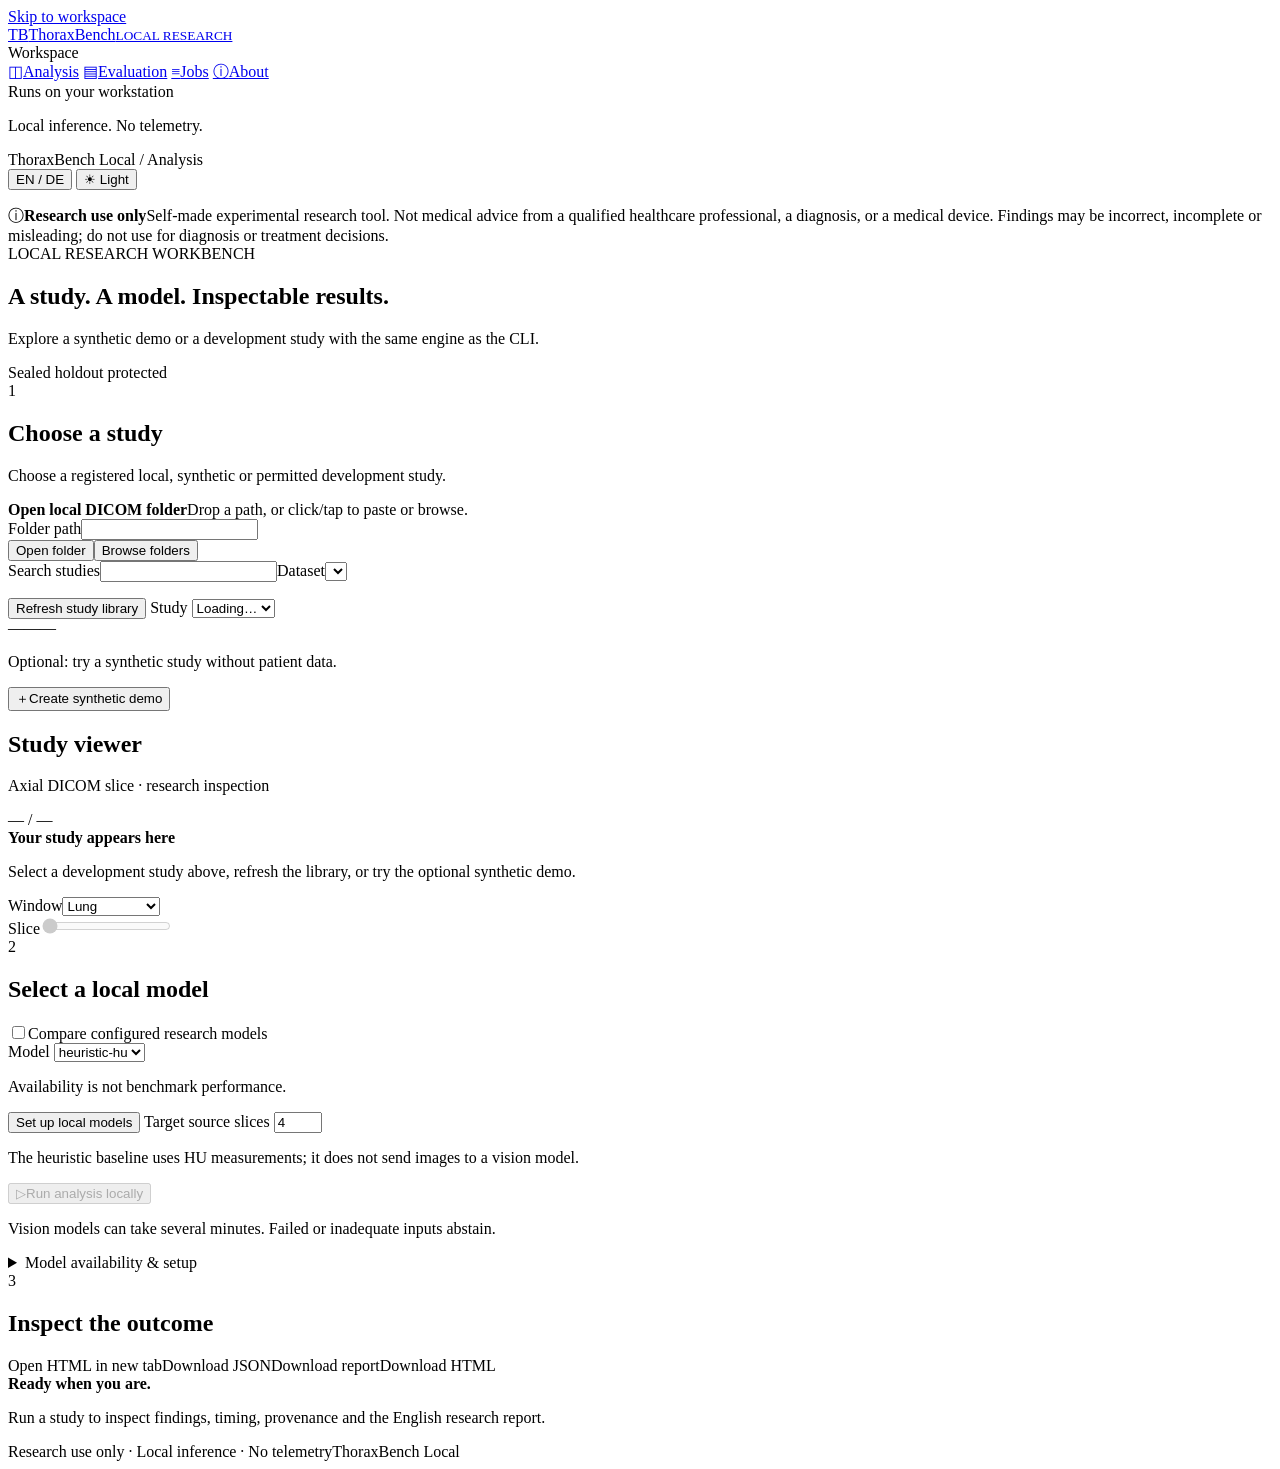
==== src/thoraxbench/api/templates/index.html @ cff030d1 "feat(ui): open local DICOM folders with guarded previews and diagnostics Version: 0.5.0" ====
<!doctype html>
<!-- SPDX-License-Identifier: GPL-3.0-or-later -->
<!-- Copyright (C) 2026 Marcel Petrick <mail@marcelpetrick.it> -->
<html lang="en" data-theme="light">
<head>
  <meta charset="utf-8">
  <meta name="viewport" content="width=device-width,initial-scale=1">
  <meta name="color-scheme" content="light dark">
  <title>ThoraxBench Local · Research workbench</title>
  <link rel="stylesheet" href="/static/app.css">
  <script src="/static/app.js" defer></script>
</head>
<body>
  <a href="#main" class="skip-link" data-tip="skipTip" data-i18n="skip">Skip to workspace</a>
  <aside class="sidebar">
    <a class="brand" href="/" data-tip="brandTip"><span class="brand-mark" aria-hidden="true">TB</span><span>ThoraxBench<small data-i18n="brandLocal">LOCAL RESEARCH</small></span></a>
    <div class="nav-caption" data-i18n="workspace">Workspace</div>
    <nav aria-label="Main navigation" data-aria="navigation">
      <a href="/" id="nav-analysis" class="nav-item active" data-tip="analysisTip"><span aria-hidden="true">◫</span><span data-i18n="analysis">Analysis</span></a>
      <a href="/evaluation" id="nav-evaluation" class="nav-item" data-tip="evaluationTip"><span aria-hidden="true">▤</span><span data-i18n="evaluation">Evaluation</span></a>
      <a href="/jobs" id="nav-jobs" class="nav-item" data-tip="jobsTip"><span aria-hidden="true">≡</span><span data-i18n="jobs">Jobs</span><span id="nav-jobs-count" class="nav-count" hidden></span></a>
      <a href="/about" id="nav-about" class="nav-item" data-tip="aboutTip"><span aria-hidden="true">ⓘ</span><span data-i18n="about">About</span></a>
    </nav>
    <div class="sidebar-bottom"><span class="local-dot" aria-hidden="true"></span><span tabindex="0" data-tip="localTip" data-i18n="local">Runs on your workstation</span><p data-i18n="privacy">Local inference. No telemetry.</p></div>
  </aside>
  <div class="app-shell">
    <header class="topbar"><div class="breadcrumb">ThoraxBench Local <span>/</span> <span id="page-crumb" data-i18n="analysis">Analysis</span></div><div class="preferences">
      <button id="language-toggle" class="preference" type="button" aria-pressed="false" data-tip="languageTip" data-aria="languageAria">EN <span aria-hidden="true">/ DE</span></button>
      <button id="theme-toggle" class="preference" type="button" aria-pressed="false" data-tip="themeTip" data-aria="themeAria"><span aria-hidden="true">☀</span> <span data-i18n="light">Light</span></button>
    </div></header>
    <div id="job-region" class="job-region">
      <div id="job-bar" class="job-bar" hidden><p id="job-indicator" class="job-indicator" tabindex="0" data-tip="jobIndicatorTip"><span class="job-pulse" aria-hidden="true"></span><span id="job-indicator-text"></span> <span id="job-indicator-elapsed" class="job-clock" role="timer" aria-live="off">—</span></p><a id="job-queue-link" href="/jobs" class="button secondary job-queue" data-tip="jobQueueTip">0 queued</a></div>
      <div id="job-notice" class="notice job-notice" tabindex="0" data-tip="jobNoticeTip" hidden><span id="job-notice-text"></span><a id="job-notice-link" href="/" data-tip="jobOpenTip" data-i18n="jobOpen">Open result</a><button id="job-notice-debug" type="button" class="button secondary" data-tip="debugDetailsTip" data-i18n="debugDetails" hidden>Details / Debug</button><button id="job-notice-dismiss" type="button" class="button secondary" data-tip="jobNoticeDismissTip" data-i18n="jobNoticeDismiss">Dismiss</button></div>
      <p id="job-announcer" class="visually-hidden" role="status" aria-live="polite"></p>
    </div>
    <div class="research-banner"><span aria-hidden="true">ⓘ</span><strong data-i18n="research">Research use only</strong><span data-i18n="disclaimer">Self-made experimental research tool. Not medical advice from a qualified healthcare professional, a diagnosis, or a medical device. Findings may be incorrect, incomplete or misleading; do not use for diagnosis or treatment decisions.</span></div>
    <main id="main" tabindex="-1">
      <section id="analysis-page">
        <div class="page-heading"><div><div class="eyebrow" data-i18n="eyebrow">LOCAL RESEARCH WORKBENCH</div><h1 data-i18n="heading">A study. A model. Inspectable results.</h1><p data-i18n="intro">Explore a synthetic demo or a development study with the same engine as the CLI.</p></div><span class="badge" tabindex="0" data-tip="holdoutTip" data-i18n="holdout">Sealed holdout protected</span></div>
        <div id="notice" class="notice" role="status" tabindex="0" data-tip="noticeTip" aria-live="polite" hidden></div>
        <div class="workspace-grid">
          <section id="study-panel" class="panel setup-panel" aria-labelledby="input-heading">
            <div class="section-heading"><span class="step-number">1</span><h2 id="input-heading" data-i18n="inputHeading">Choose a study</h2></div>
            <p class="muted" data-i18n="inputIntro">Choose a registered local, synthetic or permitted development study.</p>
            <div class="local-folder-controls">
              <div id="folder-dropzone" class="folder-dropzone" role="button" tabindex="0" data-tip="folderDropTip"><strong data-i18n="folderHeading">Open local DICOM folder</strong><span data-i18n="folderDropNote">Drop a path, or click/tap to paste or browse.</span></div>
              <form id="local-folder-form"><label for="local-folder-path" tabindex="0" data-tip="folderPathTip" data-i18n="folderPath">Folder path</label><input id="local-folder-path" type="text" autocomplete="off" spellcheck="false" data-tip="folderPathTip"><div class="folder-actions"><button id="open-local-folder" class="button secondary" type="submit" data-tip="folderOpenTip" data-i18n="folderOpen">Open folder</button><button id="browse-local-folders" class="button secondary" type="button" data-tip="folderBrowseTip" data-i18n="folderBrowse">Browse folders</button></div></form>
              <p id="local-folder-notice" class="muted small" role="status" aria-live="polite" hidden></p><button id="local-folder-debug" type="button" class="button secondary" data-tip="debugDetailsTip" data-i18n="debugDetails" hidden>Details / Debug</button><p id="local-folder-warnings" class="notice warning small" tabindex="0" data-tip="folderWarningTip" role="status" hidden></p><p id="local-folder-discovery" class="muted small" tabindex="0" data-tip="folderDiscoveryTip" hidden></p>
            </div>
            <div class="library-controls"><label for="study-search" tabindex="0" data-tip="studySearchTip" data-i18n="studySearch">Search studies</label><input id="study-search" type="search" data-tip="studySearchTip" autocomplete="off"><label for="dataset-filter" tabindex="0" data-tip="datasetFilterTip" data-i18n="datasetFilter">Dataset</label><select id="dataset-filter" data-tip="datasetFilterTip"></select></div>
            <p id="library-counts" class="muted" tabindex="0" data-tip="libraryTip" role="status"></p><div id="library-status" class="library-status"></div><button id="refresh-studies" type="button" class="button secondary" data-tip="refreshStudiesTip" data-i18n="refreshStudies">Refresh study library</button>
            <label for="study-select" tabindex="0" data-tip="studyTip" data-i18n="study">Study</label>
            <select id="study-select" data-tip="studyTip"><option value="" data-i18n="loading">Loading…</option></select>
            <div class="study-facts"><span id="study-phase" class="badge" tabindex="0" data-tip="phaseTip">—</span><span id="study-qc" class="badge" tabindex="0" data-tip="qcTip">—</span><span id="study-slices" class="badge" tabindex="0" data-tip="slicesTip">—</span></div>
            <p class="muted small demo-caption" data-i18n="optionalDemo">Optional: try a synthetic study without patient data.</p>
            <button id="create-demo" class="button secondary full" type="button" data-tip="demoTip"><span aria-hidden="true">＋</span><span data-i18n="createDemo">Create synthetic demo</span></button>
          </section>

          <section class="panel viewer-panel" aria-labelledby="viewer-heading">
            <div class="viewer-heading"><div><h2 id="viewer-heading" data-i18n="viewerHeading">Study viewer</h2><p class="muted small" data-i18n="viewerNote">Axial DICOM slice · research inspection</p></div><span class="badge" id="slice-counter" tabindex="0" data-tip="sliceTip">— / —</span></div>
            <p id="viewer-status" class="notice" role="status" aria-live="polite" tabindex="0" data-tip="qcTip" hidden></p><button id="retry-viewer" class="button secondary" type="button" data-i18n="viewerRetry" data-tip="viewerRetryTip" hidden>Retry image</button><div class="image-stage"><img id="ct-image" alt="Axial CT research slice" data-alt="sliceAlt" hidden><div id="viewer-empty" class="viewer-empty"><div class="empty-illustration" aria-hidden="true"><span></span><span></span></div><strong id="viewer-empty-title" data-i18n="viewerEmpty">Your study appears here</strong><p id="viewer-empty-note">Select a development study above, refresh the library, or try the optional synthetic demo.</p></div></div>
            <div class="viewer-controls"><div><label for="window-select" tabindex="0" data-tip="windowTip" data-i18n="window">Window</label><select id="window-select" data-tip="windowTip"><option value="lung" data-i18n="lung">Lung</option><option value="mediastinum" data-i18n="soft">Mediastinum</option><option value="bone" data-i18n="bone">Bone</option><option value="abdomen" data-i18n="abdomen">Abdomen</option></select></div><div class="slice-control"><label for="slice-slider" tabindex="0" data-tip="sliceTip" data-i18n="slice">Slice</label><input id="slice-slider" type="range" min="0" max="0" value="0" data-tip="sliceTip" disabled></div></div>
          </section>
          <section id="model-panel" class="panel setup-panel" aria-labelledby="model-heading">
            <div class="section-heading"><span class="step-number">2</span><h2 id="model-heading" data-i18n="modelHeading">Select a local model</h2></div>
            <div class="comparison-toggle"><input id="compare-models" type="checkbox" data-tip="compareTip"><label for="compare-models" tabindex="0" data-tip="compareTip" data-i18n="compareModels">Compare configured research models</label></div>
            <label for="model-select" tabindex="0" data-tip="modelTip" data-i18n="model">Model</label>
            <select id="model-select" data-tip="modelTip"><option value="heuristic-hu">heuristic-hu</option></select>
            <p class="model-note" id="model-status" tabindex="0" data-tip="availabilityTip" data-i18n="modelNote">Availability is not benchmark performance.</p>
            <button id="open-model-setup" type="button" class="button secondary" data-tip="openSetupTip" data-i18n="openSetup">Set up local models</button>
            <label for="image-count" tabindex="0" data-tip="imagesTip" data-i18n="imageCount">Target source slices</label>
            <input id="image-count" type="number" min="1" max="16" value="4" data-tip="imagesTip">
            <p id="model-input-note" class="muted small" tabindex="0" data-tip="modelTip">The heuristic baseline uses HU measurements; it does not send images to a vision model.</p>
            <button id="run-analysis" class="button primary full" type="button" data-tip="runTip" disabled><span aria-hidden="true">▷</span><span data-i18n="run">Run analysis locally</span></button>
            <div id="request-timer" class="request-timer" hidden><p tabindex="0" data-tip="requestElapsedTip"><span id="job-follow-status"></span><br><span data-i18n="requestElapsed">Job elapsed (server clock)</span>: <span id="request-elapsed" role="timer" aria-live="off">—</span></p><button id="stop-job" type="button" class="button secondary" data-tip="stopJobTip" data-i18n="stopJob" hidden>Stop this job</button><p id="job-caveat" class="result-caution" tabindex="0" data-tip="jobsCaveatTip" hidden></p></div>
            <p id="batch-status" class="request-timer" tabindex="0" data-tip="progressTip" hidden><span data-i18n="batchProgress">Batch progress</span>: <span id="batch-progress">—</span><br><span data-i18n="modelElapsed">Current model elapsed</span>: <span id="model-elapsed" role="timer" aria-live="off">—</span></p>
            <p id="request-forecast" class="muted small" tabindex="0" data-tip="forecastTip"></p>
            <p class="muted small" data-i18n="runtimeNote">Vision models can take several minutes. Failed or inadequate inputs abstain.</p>
          </section>
        </div>
        <details id="model-setup" class="panel results-panel"><summary data-tip="setupTip" data-i18n="setupHeading">Model availability &amp; setup</summary><p class="muted" data-i18n="setupIntro">Unavailable models need local setup. Review model terms, access approval, disk space and hardware before downloading weights.</p><button id="refresh-models" class="button secondary" data-tip="refreshModelsTip" data-i18n="refreshModels" type="button">Refresh model availability</button><p id="pull-progress" class="notice" role="status" aria-live="polite" tabindex="0" data-tip="downloadProgressTip" hidden></p><div class="table-scroll"><table id="model-setup-table"><thead><tr><th tabindex="0" data-tip="resultModelTip" data-i18n="model">Model</th><th tabindex="0" data-tip="availabilityTip" data-i18n="status">Status</th><th tabindex="0" data-tip="setupTip" data-i18n="setupHeading">Model availability &amp; setup</th></tr></thead><tbody id="model-setup-body"></tbody></table></div></details>
        <section id="comparison-panel" class="panel results-panel" hidden aria-labelledby="comparison-heading"><div class="results-heading"><h2 id="comparison-heading" data-i18n="comparisonHeading">Local model comparison</h2><a id="comparison-open" class="button primary" target="_blank" rel="noopener noreferrer" data-tip="openHtmlTip" data-i18n="openComparison" hidden>Open comparison in new tab</a><a id="comparison-download" class="button secondary" data-tip="comparisonExportTip" data-i18n="comparisonDownload" download hidden>Download comparison HTML</a></div><p id="comparison-context" class="result-context" tabindex="0" data-tip="resultContextTip" hidden></p><p id="comparison-previous-settings" class="result-caution" tabindex="0" data-tip="previousSettingsTip" data-i18n="previousSettings" hidden>These results belong to previous settings. Run again to apply the current controls.</p><p class="muted" data-i18n="comparisonNote">Sequential runs on the same study. Shows agreement and disagreement without reference labels, not an accuracy ranking. Scores are uncalibrated and not directly comparable across model families. Inspect each model’s failures and abstentions.</p><p id="comparison-single" class="result-caution" tabindex="0" data-tip="compareTip" data-i18n="comparisonSingle" hidden>Only one model returned an output; this does not support a cross-model comparison.</p><div class="table-scroll"><table id="comparison-status-table"><thead><tr><th tabindex="0" data-tip="resultModelTip" data-i18n="model">Model</th><th tabindex="0" data-tip="resultStatusTip" data-i18n="status">Status</th><th tabindex="0" data-tip="actualImagesTip" data-i18n="actualImages">Actual prepared model images</th><th tabindex="0" data-tip="timingTip" data-i18n="engineTime">Engine stages</th><th tabindex="0" data-tip="wallTip" data-i18n="wallTime">Model elapsed (server clock)</th><th tabindex="0" data-tip="inspectTip" data-i18n="resultsHeading">Inspect the outcome</th></tr></thead><tbody id="comparison-body"></tbody></table></div><div class="table-scroll"><table id="comparison-findings-table"><thead><tr id="comparison-findings-head"></tr></thead><tbody id="comparison-findings-body"></tbody></table></div></section>
        <section class="panel results-panel" aria-labelledby="results-heading"><div class="results-heading"><div class="section-heading"><span class="step-number">3</span><h2 id="results-heading" data-i18n="resultsHeading">Inspect the outcome</h2></div><div class="downloads"><a id="open-html" tabindex="0" class="button primary" data-tip="openHtmlTip" aria-disabled="true" data-i18n="openHtml" target="_blank" rel="noopener noreferrer">Open HTML in new tab</a><a id="download-json" tabindex="0" class="button secondary" data-tip="jsonTip" aria-disabled="true" data-i18n="downloadJson">Download JSON</a><a id="download-report" tabindex="0" class="button secondary" data-tip="reportTip" aria-disabled="true" data-i18n="downloadReport">Download report</a><a id="download-html" tabindex="0" class="button secondary" data-tip="htmlTip" aria-disabled="true" data-i18n="downloadHtml">Download HTML</a></div></div>
          <div id="results-empty" class="results-empty"><strong data-i18n="resultsEmpty">Ready when you are.</strong><p data-i18n="resultsEmptyNote">Run a study to inspect findings, timing, provenance and the English research report.</p></div>
          <div id="results-content" hidden><p id="result-context" class="result-context" tabindex="0" data-tip="resultContextTip"></p><p id="result-reading-summary" class="result-context" tabindex="0" data-tip="readingSummaryTip"></p><p id="result-abstention" class="notice warning" role="status" hidden></p><details id="generation-details" hidden><summary data-tip="generationDetailsTip" data-i18n="generationDetails">Generation limit diagnostics</summary><pre id="generation-content"></pre></details><p id="previous-settings" class="result-caution" tabindex="0" data-tip="previousSettingsTip" data-i18n="previousSettings" hidden>These results belong to previous settings. Run again to apply the current controls.</p><p class="muted small export-note" tabindex="0" data-tip="evidenceTip" data-i18n="htmlNote">The standalone HTML report combines input images, findings and reported evidence references. References are not verified localization.</p><div class="metrics"><div tabindex="0" data-tip="resultModelTip"><span data-i18n="model">Model</span><strong id="metric-model">—</strong></div><div tabindex="0" data-tip="timingTip"><span data-i18n="engineTime">Engine stages</span><strong id="metric-time">—</strong></div><div tabindex="0" data-tip="resultStatusTip"><span data-i18n="status">Status</span><strong id="metric-status">—</strong></div><div tabindex="0" data-tip="findingCountTip"><span data-i18n="findingCount">Findings returned</span><strong id="metric-findings">—</strong></div></div>
          <p id="prepared-image-summary" class="muted" tabindex="0" data-tip="actualImagesTip"><span data-i18n="actualImages">Actual prepared model images</span>: <strong id="metric-images">—</strong></p>
          <p class="result-caution" tabindex="0" data-tip="scoresTip" data-i18n="scoresNotice">Uncalibrated model scores are not validated probabilities. Accuracy remains unmeasured.</p>
          <p class="muted small" tabindex="0" data-tip="severityTip" data-i18n="educationCaution">Severity and review context are educational reference information, not advice for this study. Inspect evidence in the HTML report.</p>
          <div class="table-scroll"><table id="findings-table" aria-label="Findings"><thead><tr><th tabindex="0" data-tip="findingTip" data-i18n="finding">Finding</th><th tabindex="0" data-tip="presenceTip" data-i18n="presence">Presence</th><th tabindex="0" data-tip="scoreTip" data-i18n="score">Presence score</th><th tabindex="0" data-tip="sideTip" data-i18n="side">Side</th><th tabindex="0" data-tip="sizeTip" data-i18n="size">Size</th><th tabindex="0" data-tip="severityTip" data-i18n="severity">Educational severity</th><th tabindex="0" data-tip="attentionTip" data-i18n="attention">Typical review context</th><th tabindex="0" data-tip="sourceTip" data-i18n="source">Source</th></tr></thead><tbody id="findings-body"></tbody></table></div>
          <section id="candidate-panel" hidden aria-labelledby="candidate-heading"><h3 id="candidate-heading" data-i18n="candidateHeading">Review localised candidates</h3><p class="result-caution" tabindex="0" data-tip="candidateTip" data-i18n="candidateNote">Post-inference illustrations, not VLM verification. Training overlap remains visible.</p><p id="candidate-count" tabindex="0" data-tip="candidatePreviewTip"></p><div class="table-scroll"><table aria-label="Localised candidates" data-aria="candidateHeading"><thead><tr id="candidate-head"></tr></thead><tbody id="candidate-body"></tbody></table></div><div id="candidate-previews" class="candidate-previews"></div></section>
          <details id="report-details"><summary data-tip="reportBodyTip" data-i18n="reportHeading">English research report</summary><p class="muted small" data-i18n="reportLanguage">The reproducible research report stays in English. The interface language does not change model prompts or results.</p><pre id="report-content"></pre></details></div>
        </section>
      </section>
      <section id="evaluation-page" hidden aria-labelledby="evaluation-heading">
        <div class="page-heading"><div><div class="eyebrow" data-i18n="evalEyebrow">STORED BENCHMARK OUTPUTS</div><h1 id="evaluation-heading" data-i18n="evalHeading">Evaluation of stored runs</h1><p data-i18n="evalIntro">Compare reference labels with stored predictions, abstentions, failures and evidence checks of completed development benchmark runs.</p></div><span class="badge" tabindex="0" data-tip="evalReadOnlyTip" data-i18n="evalReadOnly">Read-only · no inference</span></div>
        <p class="result-caution eval-framing" tabindex="0" data-tip="evalFramingTip" data-i18n="evalFraming">Stored development-split results only.</p>
        <p id="eval-notice" class="notice" role="status" aria-live="polite" tabindex="0" data-tip="evalRunsTip" hidden></p>
        <section class="panel results-panel" aria-labelledby="eval-runs-heading">
          <div class="results-heading"><h2 id="eval-runs-heading" data-i18n="evalRuns">Benchmark runs</h2><div class="downloads"><button id="eval-refresh" type="button" class="button secondary" data-tip="evalRefreshTip" data-i18n="evalRefresh">Refresh runs</button><button id="eval-compare" type="button" class="button secondary" data-tip="evalCompareTip" data-i18n="evalCompare" disabled>Compare selected</button></div></div>
          <p id="eval-runs-summary" class="muted small" tabindex="0" data-tip="evalRunsTip" role="status"></p>
          <div class="table-scroll"><table id="eval-runs-table"><thead><tr id="eval-runs-head"></tr></thead><tbody id="eval-runs-body"></tbody></table></div>
        </section>
        <section id="eval-comparison" class="panel results-panel" aria-labelledby="eval-comparison-heading" hidden>
          <h2 id="eval-comparison-heading" data-i18n="evalComparisonHeading">Run comparison</h2>
          <p class="muted" data-i18n="evalComparisonNote">Descriptive only.</p>
          <div class="table-scroll"><table id="eval-setups-table"><thead><tr id="eval-setups-head"></tr></thead><tbody id="eval-setups-body"></tbody></table></div>
          <div class="table-scroll"><table id="eval-pairs-table"><thead><tr id="eval-pairs-head"></tr></thead><tbody id="eval-pairs-body"></tbody></table></div>
        </section>
        <section id="eval-run" class="panel results-panel" aria-labelledby="eval-run-heading" hidden>
          <h2 id="eval-run-heading" data-i18n="evalRunHeading">Run details</h2>
          <p id="eval-run-context" class="result-context" tabindex="0" data-tip="evalRunTip"></p>
          <div class="table-scroll"><table id="eval-variants-table"><thead><tr id="eval-variants-head"></tr></thead><tbody id="eval-variants-body"></tbody></table></div>
          <h3 id="eval-cases-heading" data-i18n="evalCasesHeading">Cases: reference vs. prediction</h3>
          <div class="eval-filters"><div><label for="eval-filter-status" tabindex="0" data-tip="evalFilterStatusTip" data-i18n="evalFilterStatus">Status filter</label><select id="eval-filter-status" data-tip="evalFilterStatusTip"></select></div><div><label for="eval-filter-evidence" tabindex="0" data-tip="evalFilterEvidenceTip" data-i18n="evalFilterEvidence">Evidence filter</label><select id="eval-filter-evidence" data-tip="evalFilterEvidenceTip"></select></div><div><label for="eval-filter-variant" tabindex="0" data-tip="evalFilterVariantTip" data-i18n="evalFilterVariant">Variant filter</label><select id="eval-filter-variant" data-tip="evalFilterVariantTip"></select></div></div>
          <p id="eval-cases-count" class="muted small" role="status" tabindex="0" data-tip="evalFilterStatusTip"></p>
          <div class="table-scroll"><table id="eval-cases-table"><thead><tr id="eval-cases-head"></tr></thead><tbody id="eval-cases-body"></tbody></table></div>
        </section>
        <section id="eval-case" class="panel results-panel" aria-labelledby="eval-case-heading" tabindex="-1" hidden>
          <h2 id="eval-case-heading" data-i18n="evalCaseHeading">Case detail</h2>
          <p id="eval-case-context" class="result-context" tabindex="0" data-tip="evalCaseTip"></p>
          <div class="table-scroll"><table id="eval-labels-table"><thead><tr id="eval-labels-head"></tr></thead><tbody id="eval-labels-body"></tbody></table></div>
          <h3 data-i18n="evalImagesHeading">Images sent to the model</h3>
          <p id="eval-images-note" class="result-caution" tabindex="0" data-tip="evalImagesTip"></p>
          <ol id="eval-captions" class="eval-captions" tabindex="0" data-tip="evalCaptionsTip"></ol>
          <h3 data-i18n="evalEvidenceHeading">Evidence check</h3>
          <p id="eval-case-verdict" class="result-context" tabindex="0" data-tip="evalEvidenceTip"></p>
          <div class="table-scroll"><table id="eval-evidence-table"><thead><tr id="eval-evidence-head"></tr></thead><tbody id="eval-evidence-body"></tbody></table></div>
          <p id="eval-case-warnings" class="muted small" tabindex="0" data-tip="evalWarningsTip"></p>
          <details id="eval-parsed-details" open><summary data-tip="evalParsedTip" data-i18n="evalParsed">Parsed response (JSON)</summary><pre id="eval-parsed"></pre></details>
          <details id="eval-raw-details" open><summary data-tip="evalRawTip" data-i18n="evalRaw">Raw model response (plain text)</summary><pre id="eval-raw"></pre></details>
          <details id="eval-context-details"><summary data-tip="evalContextTip" data-i18n="evalContext">Text context sent</summary><pre id="eval-context"></pre></details>
        </section>
      </section>
      <section id="jobs-page" hidden aria-labelledby="jobs-heading">
        <div class="page-heading"><div><div class="eyebrow" data-i18n="jobsEyebrow">LOCAL PROCESSING QUEUE</div><h1 id="jobs-heading" data-i18n="jobsHeading">Processing jobs</h1><p data-i18n="jobsIntro">One worker processes jobs strictly one after another on this workstation.</p></div></div>
        <p class="result-caution" tabindex="0" data-tip="jobsCaveatTip" data-i18n="jobsCaveat">Stop interrupts a running job at its next stage boundary.</p>
        <section class="panel results-panel" aria-labelledby="jobs-list-heading">
          <div class="results-heading"><h2 id="jobs-list-heading" data-i18n="jobs">Jobs</h2><div class="downloads"><button id="jobs-clear" type="button" class="button secondary" data-tip="jobsClearTip" data-i18n="jobsClear" disabled>Clear finished jobs</button></div></div>
          <div class="table-scroll"><table id="jobs-table"><thead><tr><th tabindex="0" data-tip="jobKindTip" data-i18n="jobKind">Kind</th><th tabindex="0" data-tip="jobStudyTip" data-i18n="study">Study</th><th tabindex="0" data-tip="jobModelsTip" data-i18n="jobModels">Model(s)</th><th tabindex="0" data-tip="jobStatusTip" data-i18n="jobStatus">Status</th><th tabindex="0" data-tip="jobQueuedAtTip" data-i18n="jobQueuedAt">Queued</th><th tabindex="0" data-tip="jobStartedAtTip" data-i18n="jobStartedAt">Started</th><th tabindex="0" data-tip="jobElapsedTip" data-i18n="jobElapsed">Elapsed (server clock)</th><th tabindex="0" data-tip="jobStageTip" data-i18n="jobStage">Stage</th><th tabindex="0" data-tip="jobResultTip" data-i18n="jobResult">Result</th><th tabindex="0" data-tip="jobActionTip" data-i18n="jobAction">Action</th></tr></thead><tbody id="jobs-body"></tbody></table></div>
        </section>
        <section id="downloads-section" class="panel results-panel" aria-labelledby="downloads-heading" hidden>
          <h2 id="downloads-heading" data-i18n="jobDownloadsHeading">Model downloads</h2>
          <p class="muted small" data-i18n="jobDownloadsNote">Model downloads share the processing queue. Cancel or stop them in the job list above. The provider may continue in the background.</p>
          <div class="table-scroll"><table id="downloads-table"><thead><tr><th tabindex="0" data-tip="resultModelTip" data-i18n="model">Model</th><th tabindex="0" data-tip="jobStatusTip" data-i18n="jobStatus">Status</th><th tabindex="0" data-tip="layerBytesTip" data-i18n="layerBytes">Active layer bytes</th><th tabindex="0" data-tip="jobStatusTip" data-i18n="jobDownloadDetail">Ollama status</th><th tabindex="0" data-tip="jobElapsedTip" data-i18n="jobElapsed">Elapsed (server clock)</th></tr></thead><tbody id="downloads-body"></tbody></table></div>
        </section>
      </section>
      <section id="about-page" hidden><p id="about-load-error" class="notice error" role="alert" hidden></p><div class="page-heading"><div><div class="eyebrow" data-i18n="aboutEyebrow">TRANSPARENT BY DESIGN</div><h1 data-i18n="aboutHeading">About ThoraxBench Local</h1><p data-i18n="aboutIntro">A local laboratory for reproducible thoracic CT model research.</p></div></div><div class="about-grid"><section class="panel about-card"><h2 data-i18n="project">The project</h2><p data-i18n="projectText">Explore individual studies, review detector candidates and inspect recorded development benchmarks with explicit quality checks and provenance. Outputs remain experimental.</p><dl><div><dt tabindex="0" data-tip="authorTip" data-i18n="author">Author</dt><dd id="about-author">Marcel Petrick</dd></div><div><dt tabindex="0" data-tip="versionTip" data-i18n="version">Version</dt><dd id="about-version">—</dd></div><div><dt tabindex="0" data-tip="licenseTip" data-i18n="license">Project license</dt><dd id="about-license">GPL-3.0-or-later</dd></div></dl><p><a id="about-github" class="button secondary" href="https://github.com/marcelpetrick/ThoraxGPT_from_Wish" target="_blank" rel="noopener noreferrer" data-tip="githubContributeTip" data-i18n="githubContribute">GitHub: fork and contribute</a></p><p class="muted small" data-i18n="aiNote">Self-made with AI assistance and to the best of our knowledge. Errors and omissions remain possible; research outputs require independent evaluation.</p></section><section class="panel about-card"><h2 data-i18n="libraries">Libraries &amp; licenses</h2><p class="muted" data-i18n="librariesNote">Installed runtime dependencies and their declared licenses.</p><div class="table-scroll"><table id="libraries-table" aria-label="Dependency licenses"><thead><tr><th tabindex="0" data-tip="libraryTip" data-i18n="library">Library</th><th tabindex="0" data-tip="versionTip" data-i18n="version">Version</th><th tabindex="0" data-tip="licenseTip" data-i18n="licenseShort">License</th></tr></thead><tbody id="libraries-body"></tbody></table></div></section></div></section>
      <footer><span data-i18n="footer">Research use only · Local inference · No telemetry</span><span>ThoraxBench Local</span></footer>
    </main>
  </div>
  <dialog id="folder-browser" aria-labelledby="folder-browser-heading"><h2 id="folder-browser-heading" data-i18n="folderBrowse">Browse folders</h2><p class="muted small" data-i18n="folderBrowserNote">Choose a folder on this workstation. No files are uploaded.</p><form id="folder-browser-form"><label for="folder-browser-path" tabindex="0" data-tip="folderPathTip" data-i18n="folderPath">Folder path</label><input id="folder-browser-path" autocomplete="off" spellcheck="false" data-tip="folderPathTip"><button id="folder-browser-go" class="button secondary" type="submit" data-tip="folderGoTip" data-i18n="folderGo">Go to folder</button></form><nav id="folder-breadcrumbs" class="folder-breadcrumbs" data-aria="folderLocation" aria-label="Folder location"></nav><button id="folder-parent" class="button secondary" type="button" data-tip="folderParentTip" data-i18n="folderParent">Up one folder</button><p id="folder-browser-notice" class="muted small" role="status" aria-live="polite"></p><ul id="folder-browser-list" class="folder-browser-list"></ul><div class="folder-actions"><button id="folder-browser-select" class="button primary" type="button" data-tip="folderSelectTip" data-i18n="folderSelect" disabled>Open selected folder</button><button id="folder-browser-cancel" class="button secondary" type="button" data-tip="folderCancelTip" data-i18n="folderCancel">Cancel</button></div></dialog>
  <dialog id="job-debug-dialog" aria-labelledby="job-debug-heading" aria-describedby="job-debug-reason"><h2 id="job-debug-heading" data-i18n="debugHeading">Job diagnostics</h2><p id="job-debug-reason"></p><dl class="debug-facts"><div><dt tabindex="0" data-tip="debugTraceTip" data-i18n="debugTrace">Trace ID</dt><dd id="job-debug-trace"></dd></div><div><dt tabindex="0" data-tip="jobStageTip" data-i18n="jobStage">Stage</dt><dd id="job-debug-stage"></dd></div><div><dt tabindex="0" data-tip="debugClassTip" data-i18n="debugClass">Error class</dt><dd id="job-debug-class"></dd></div></dl><p id="job-debug-discovery" class="muted small" tabindex="0" data-tip="folderDiscoveryTip" hidden></p><details id="job-debug-technical"><summary data-tip="debugTechnicalTip" data-i18n="debugTechnical">Technical details</summary><pre id="job-debug-json" tabindex="0" data-tip="debugTechnicalTip"></pre></details><p id="job-debug-copy-status" class="muted small" role="status" aria-live="polite"></p><div class="folder-actions"><a id="job-debug-download" class="button secondary" data-tip="debugDownloadTip" data-i18n="debugDownload">Download diagnostics</a><button id="job-debug-copy" class="button secondary" type="button" data-tip="debugCopyTip" data-i18n="debugCopy">Copy debug JSON</button><button id="job-debug-close" class="button primary" type="button" data-tip="debugCloseTip" data-i18n="debugClose">Close</button></div><p class="muted small" data-i18n="disclaimer">Self-made experimental research tool. Research only, not medical advice. Findings may be incorrect, incomplete or misleading.</p></dialog>
  <div id="help-descriptions" hidden></div>
  <div id="tooltip" class="tooltip" role="tooltip" hidden></div>
</body>
</html>
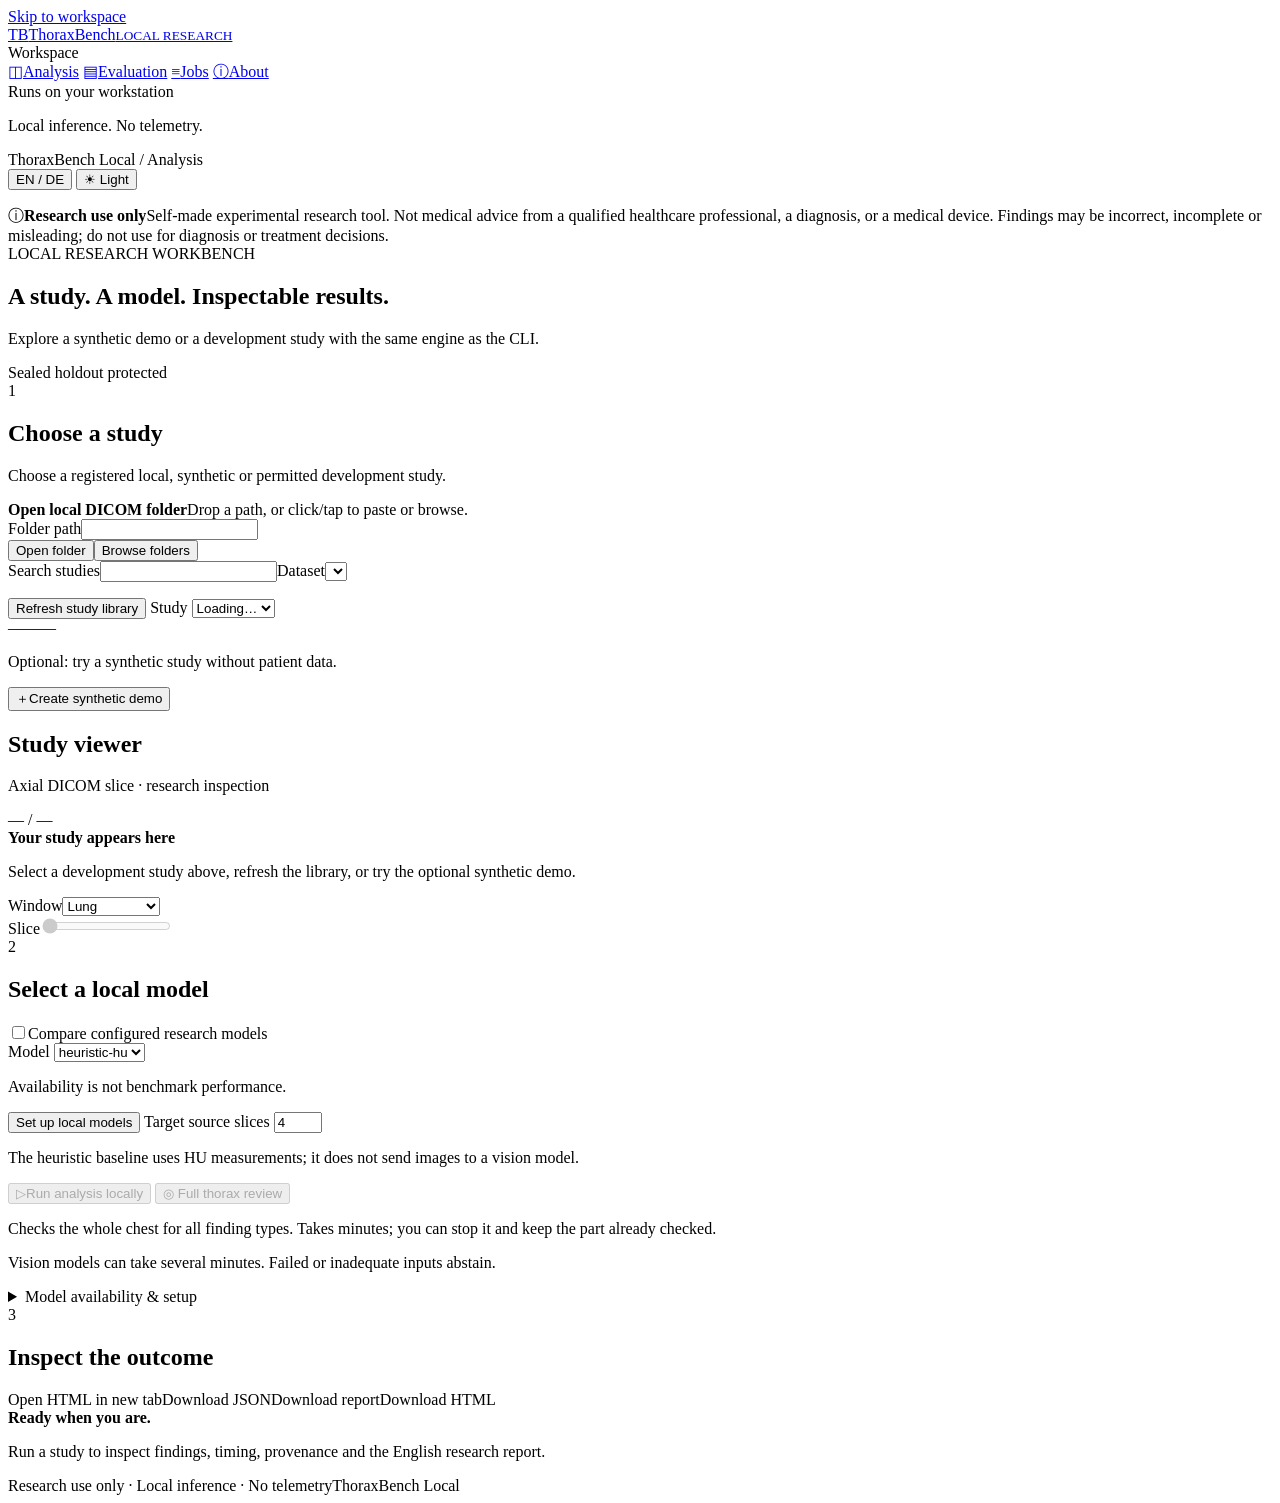
==== commit 076ae4cc: "feat(review): run a full thorax review over every slab with live ETA and ranked outcome Version: 0.5" ====
--- a/src/thoraxbench/api/templates/index.html
+++ b/src/thoraxbench/api/templates/index.html
@@ -45,7 +45,7 @@
             <div class="local-folder-controls">
               <div id="folder-dropzone" class="folder-dropzone" role="button" tabindex="0" data-tip="folderDropTip"><strong data-i18n="folderHeading">Open local DICOM folder</strong><span data-i18n="folderDropNote">Drop a path, or click/tap to paste or browse.</span></div>
               <form id="local-folder-form"><label for="local-folder-path" tabindex="0" data-tip="folderPathTip" data-i18n="folderPath">Folder path</label><input id="local-folder-path" type="text" autocomplete="off" spellcheck="false" data-tip="folderPathTip"><div class="folder-actions"><button id="open-local-folder" class="button secondary" type="submit" data-tip="folderOpenTip" data-i18n="folderOpen">Open folder</button><button id="browse-local-folders" class="button secondary" type="button" data-tip="folderBrowseTip" data-i18n="folderBrowse">Browse folders</button></div></form>
-              <p id="local-folder-notice" class="muted small" role="status" aria-live="polite" hidden></p><button id="local-folder-debug" type="button" class="button secondary" data-tip="debugDetailsTip" data-i18n="debugDetails" hidden>Details / Debug</button><p id="local-folder-warnings" class="notice warning small" tabindex="0" data-tip="folderWarningTip" role="status" hidden></p><p id="local-folder-discovery" class="muted small" tabindex="0" data-tip="folderDiscoveryTip" hidden></p>
+              <p id="local-folder-notice" class="muted small" role="status" aria-live="polite" hidden></p><p id="folder-job-progress" class="muted small" role="status" aria-live="off" aria-atomic="true" tabindex="0" data-tip="folderProgressTip" hidden></p><button id="local-folder-debug" type="button" class="button secondary" data-tip="debugDetailsTip" data-i18n="debugDetails" hidden>Details / Debug</button><p id="local-folder-warnings" class="notice warning small" tabindex="0" data-tip="folderWarningTip" role="status" hidden></p><p id="local-folder-discovery" class="muted small" tabindex="0" data-tip="folderDiscoveryTip" hidden></p>
             </div>
             <div class="library-controls"><label for="study-search" tabindex="0" data-tip="studySearchTip" data-i18n="studySearch">Search studies</label><input id="study-search" type="search" data-tip="studySearchTip" autocomplete="off"><label for="dataset-filter" tabindex="0" data-tip="datasetFilterTip" data-i18n="datasetFilter">Dataset</label><select id="dataset-filter" data-tip="datasetFilterTip"></select></div>
             <p id="library-counts" class="muted" tabindex="0" data-tip="libraryTip" role="status"></p><div id="library-status" class="library-status"></div><button id="refresh-studies" type="button" class="button secondary" data-tip="refreshStudiesTip" data-i18n="refreshStudies">Refresh study library</button>
@@ -72,6 +72,11 @@
             <input id="image-count" type="number" min="1" max="16" value="4" data-tip="imagesTip">
             <p id="model-input-note" class="muted small" tabindex="0" data-tip="modelTip">The heuristic baseline uses HU measurements; it does not send images to a vision model.</p>
             <button id="run-analysis" class="button primary full" type="button" data-tip="runTip" disabled><span aria-hidden="true">▷</span><span data-i18n="run">Run analysis locally</span></button>
+            <p id="run-blocked-reason" class="muted small run-blocked" role="status" aria-live="polite" tabindex="0" data-tip="runBlockedTip" hidden></p>
+            <button id="run-full-review" class="button secondary full" type="button" data-tip="fullReviewTip" disabled><span aria-hidden="true">◎</span> <span data-i18n="fullReviewRun">Full thorax review</span></button>
+            <p id="full-review-note" class="muted small" tabindex="0" data-tip="fullReviewTip" data-i18n="fullReviewNote">Checks the whole chest for all finding types. Takes minutes; you can stop it and keep the part already checked.</p>
+            <p id="full-review-blocked" class="muted small run-blocked" role="status" aria-live="polite" tabindex="0" data-tip="fullReviewTip" hidden></p>
+            <p id="full-review-progress" class="request-timer" role="status" aria-live="off" aria-atomic="true" tabindex="0" data-tip="fullReviewProgressTip" hidden></p>
             <div id="request-timer" class="request-timer" hidden><p tabindex="0" data-tip="requestElapsedTip"><span id="job-follow-status"></span><br><span data-i18n="requestElapsed">Job elapsed (server clock)</span>: <span id="request-elapsed" role="timer" aria-live="off">—</span></p><button id="stop-job" type="button" class="button secondary" data-tip="stopJobTip" data-i18n="stopJob" hidden>Stop this job</button><p id="job-caveat" class="result-caution" tabindex="0" data-tip="jobsCaveatTip" hidden></p></div>
             <p id="batch-status" class="request-timer" tabindex="0" data-tip="progressTip" hidden><span data-i18n="batchProgress">Batch progress</span>: <span id="batch-progress">—</span><br><span data-i18n="modelElapsed">Current model elapsed</span>: <span id="model-elapsed" role="timer" aria-live="off">—</span></p>
             <p id="request-forecast" class="muted small" tabindex="0" data-tip="forecastTip"></p>
@@ -79,6 +84,7 @@
           </section>
         </div>
         <details id="model-setup" class="panel results-panel"><summary data-tip="setupTip" data-i18n="setupHeading">Model availability &amp; setup</summary><p class="muted" data-i18n="setupIntro">Unavailable models need local setup. Review model terms, access approval, disk space and hardware before downloading weights.</p><button id="refresh-models" class="button secondary" data-tip="refreshModelsTip" data-i18n="refreshModels" type="button">Refresh model availability</button><p id="pull-progress" class="notice" role="status" aria-live="polite" tabindex="0" data-tip="downloadProgressTip" hidden></p><div class="table-scroll"><table id="model-setup-table"><thead><tr><th tabindex="0" data-tip="resultModelTip" data-i18n="model">Model</th><th tabindex="0" data-tip="availabilityTip" data-i18n="status">Status</th><th tabindex="0" data-tip="setupTip" data-i18n="setupHeading">Model availability &amp; setup</th></tr></thead><tbody id="model-setup-body"></tbody></table></div></details>
+        <section id="full-review-panel" class="panel results-panel" hidden aria-labelledby="full-review-heading"><div class="results-heading"><h2 id="full-review-heading" data-i18n="fullReviewHeading">Full thorax review</h2><div class="downloads"><a id="full-review-open" class="button primary" target="_blank" rel="noopener noreferrer" data-tip="openHtmlTip" data-i18n="openHtml" hidden>Open HTML in new tab</a><a id="full-review-json" class="button secondary" data-tip="jsonTip" data-i18n="downloadJson" download hidden>Download JSON</a></div></div><p class="result-caution" tabindex="0" data-tip="fullReviewTip" data-i18n="fullReviewDisclaimer">Experimental research tool, not a diagnosis: results can be wrong or incomplete, and a radiologist must review the scan.</p><div id="full-review-outcome" class="full-review-outcome"><strong id="full-review-verdict"></strong><p id="full-review-lead"></p><p id="full-review-coverage"></p><p id="full-review-reliability" hidden></p></div><div id="full-review-look-section"><h3 data-i18n="fullReviewLookHeading">Where to look</h3><ol id="full-review-look" class="full-review-look"></ol></div><p><strong data-i18n="fullReviewNoFlags">Checked, not flagged</strong>: <span id="full-review-noflags"></span></p><p><strong data-i18n="fullReviewConstant">Answers without information</strong>: <span id="full-review-constant"></span></p><p><strong data-i18n="fullReviewUnanswered">Could not be checked</strong>: <span id="full-review-unanswered"></span></p><details id="full-review-next"><summary data-i18n="fullReviewNextSteps">Next steps (rule-based guideline context, English)</summary><ul id="full-review-steps"></ul></details></section>
         <section id="comparison-panel" class="panel results-panel" hidden aria-labelledby="comparison-heading"><div class="results-heading"><h2 id="comparison-heading" data-i18n="comparisonHeading">Local model comparison</h2><a id="comparison-open" class="button primary" target="_blank" rel="noopener noreferrer" data-tip="openHtmlTip" data-i18n="openComparison" hidden>Open comparison in new tab</a><a id="comparison-download" class="button secondary" data-tip="comparisonExportTip" data-i18n="comparisonDownload" download hidden>Download comparison HTML</a></div><p id="comparison-context" class="result-context" tabindex="0" data-tip="resultContextTip" hidden></p><p id="comparison-previous-settings" class="result-caution" tabindex="0" data-tip="previousSettingsTip" data-i18n="previousSettings" hidden>These results belong to previous settings. Run again to apply the current controls.</p><p class="muted" data-i18n="comparisonNote">Sequential runs on the same study. Shows agreement and disagreement without reference labels, not an accuracy ranking. Scores are uncalibrated and not directly comparable across model families. Inspect each model’s failures and abstentions.</p><p id="comparison-single" class="result-caution" tabindex="0" data-tip="compareTip" data-i18n="comparisonSingle" hidden>Only one model returned an output; this does not support a cross-model comparison.</p><div class="table-scroll"><table id="comparison-status-table"><thead><tr><th tabindex="0" data-tip="resultModelTip" data-i18n="model">Model</th><th tabindex="0" data-tip="resultStatusTip" data-i18n="status">Status</th><th tabindex="0" data-tip="actualImagesTip" data-i18n="actualImages">Actual prepared model images</th><th tabindex="0" data-tip="timingTip" data-i18n="engineTime">Engine stages</th><th tabindex="0" data-tip="wallTip" data-i18n="wallTime">Model elapsed (server clock)</th><th tabindex="0" data-tip="inspectTip" data-i18n="resultsHeading">Inspect the outcome</th></tr></thead><tbody id="comparison-body"></tbody></table></div><div class="table-scroll"><table id="comparison-findings-table"><thead><tr id="comparison-findings-head"></tr></thead><tbody id="comparison-findings-body"></tbody></table></div></section>
         <section class="panel results-panel" aria-labelledby="results-heading"><div class="results-heading"><div class="section-heading"><span class="step-number">3</span><h2 id="results-heading" data-i18n="resultsHeading">Inspect the outcome</h2></div><div class="downloads"><a id="open-html" tabindex="0" class="button primary" data-tip="openHtmlTip" aria-disabled="true" data-i18n="openHtml" target="_blank" rel="noopener noreferrer">Open HTML in new tab</a><a id="download-json" tabindex="0" class="button secondary" data-tip="jsonTip" aria-disabled="true" data-i18n="downloadJson">Download JSON</a><a id="download-report" tabindex="0" class="button secondary" data-tip="reportTip" aria-disabled="true" data-i18n="downloadReport">Download report</a><a id="download-html" tabindex="0" class="button secondary" data-tip="htmlTip" aria-disabled="true" data-i18n="downloadHtml">Download HTML</a></div></div>
           <div id="results-empty" class="results-empty"><strong data-i18n="resultsEmpty">Ready when you are.</strong><p data-i18n="resultsEmptyNote">Run a study to inspect findings, timing, provenance and the English research report.</p></div>
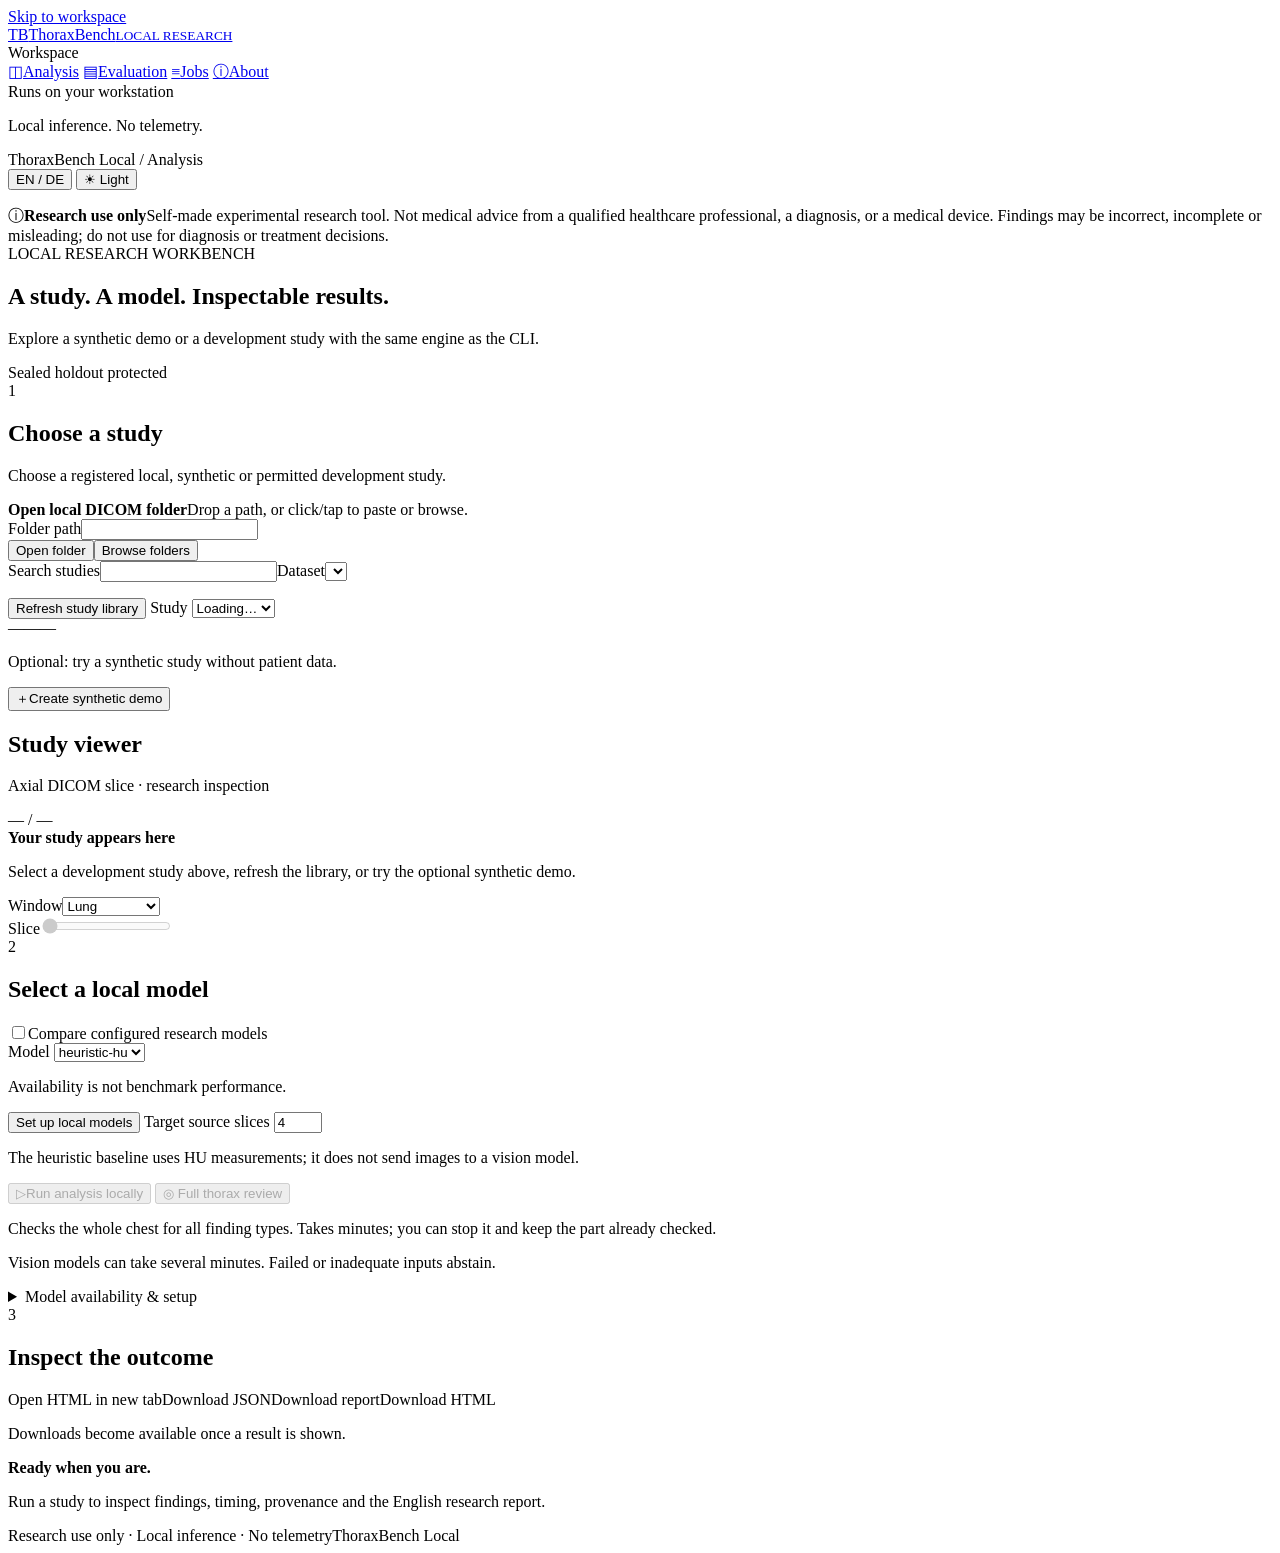
==== commit 1eb0896a: "fix(ui): close red-team leftovers for announcer language, inert downloads, server errors and mobile " ====
--- a/src/thoraxbench/api/templates/index.html
+++ b/src/thoraxbench/api/templates/index.html
@@ -84,11 +84,11 @@
           </section>
         </div>
         <details id="model-setup" class="panel results-panel"><summary data-tip="setupTip" data-i18n="setupHeading">Model availability &amp; setup</summary><p class="muted" data-i18n="setupIntro">Unavailable models need local setup. Review model terms, access approval, disk space and hardware before downloading weights.</p><button id="refresh-models" class="button secondary" data-tip="refreshModelsTip" data-i18n="refreshModels" type="button">Refresh model availability</button><p id="pull-progress" class="notice" role="status" aria-live="polite" tabindex="0" data-tip="downloadProgressTip" hidden></p><div class="table-scroll"><table id="model-setup-table"><thead><tr><th tabindex="0" data-tip="resultModelTip" data-i18n="model">Model</th><th tabindex="0" data-tip="availabilityTip" data-i18n="status">Status</th><th tabindex="0" data-tip="setupTip" data-i18n="setupHeading">Model availability &amp; setup</th></tr></thead><tbody id="model-setup-body"></tbody></table></div></details>
-        <section id="full-review-panel" class="panel results-panel" hidden aria-labelledby="full-review-heading"><div class="results-heading"><h2 id="full-review-heading" data-i18n="fullReviewHeading">Full thorax review</h2><div class="downloads"><a id="full-review-open" class="button primary" target="_blank" rel="noopener noreferrer" data-tip="openHtmlTip" data-i18n="openHtml" hidden>Open HTML in new tab</a><a id="full-review-json" class="button secondary" data-tip="jsonTip" data-i18n="downloadJson" download hidden>Download JSON</a></div></div><p class="result-caution" tabindex="0" data-tip="fullReviewTip" data-i18n="fullReviewDisclaimer">Experimental research tool, not a diagnosis: results can be wrong or incomplete, and a radiologist must review the scan.</p><div id="full-review-outcome" class="full-review-outcome"><strong id="full-review-verdict"></strong><p id="full-review-lead"></p><p id="full-review-coverage"></p><p id="full-review-reliability" hidden></p></div><div id="full-review-look-section"><h3 data-i18n="fullReviewLookHeading">Where to look</h3><ol id="full-review-look" class="full-review-look"></ol></div><p><strong data-i18n="fullReviewNoFlags">Checked, not flagged</strong>: <span id="full-review-noflags"></span></p><p><strong data-i18n="fullReviewConstant">Answers without information</strong>: <span id="full-review-constant"></span></p><p><strong data-i18n="fullReviewUnanswered">Could not be checked</strong>: <span id="full-review-unanswered"></span></p><details id="full-review-next"><summary data-i18n="fullReviewNextSteps">Next steps (rule-based guideline context, English)</summary><ul id="full-review-steps"></ul></details></section>
+        <section id="full-review-panel" class="panel results-panel" hidden aria-labelledby="full-review-heading"><div class="results-heading"><h2 id="full-review-heading" data-i18n="fullReviewHeading">Full thorax review</h2><div class="downloads"><a id="full-review-open" class="button primary" target="_blank" rel="noopener noreferrer" data-tip="openHtmlTip" data-i18n="openHtml" hidden>Open HTML in new tab</a><a id="full-review-json" class="button secondary" data-tip="jsonTip" data-i18n="downloadJson" download hidden>Download JSON</a></div></div><p class="result-caution" tabindex="0" data-tip="fullReviewTip" data-i18n="fullReviewDisclaimer">Self-made experimental research tool, not a diagnosis: findings may be incorrect, incomplete or misleading. Have every result reviewed by a radiologist.</p><div id="full-review-outcome" class="full-review-outcome"><strong id="full-review-verdict"></strong><p id="full-review-lead"></p><p id="full-review-coverage"></p><p id="full-review-reliability" hidden></p></div><div id="full-review-look-section"><h3 data-i18n="fullReviewLookHeading">Where to look</h3><ol id="full-review-look" class="full-review-look"></ol></div><p><strong data-i18n="fullReviewNoFlags">Checked, not flagged</strong>: <span id="full-review-noflags"></span></p><p><strong data-i18n="fullReviewConstant">Answers without information</strong>: <span id="full-review-constant"></span></p><p><strong data-i18n="fullReviewUnanswered">Could not be checked</strong>: <span id="full-review-unanswered"></span></p><details id="full-review-next"><summary data-i18n="fullReviewNextSteps">Next steps (rule-based guideline context, English)</summary><ul id="full-review-steps"></ul></details></section>
         <section id="comparison-panel" class="panel results-panel" hidden aria-labelledby="comparison-heading"><div class="results-heading"><h2 id="comparison-heading" data-i18n="comparisonHeading">Local model comparison</h2><a id="comparison-open" class="button primary" target="_blank" rel="noopener noreferrer" data-tip="openHtmlTip" data-i18n="openComparison" hidden>Open comparison in new tab</a><a id="comparison-download" class="button secondary" data-tip="comparisonExportTip" data-i18n="comparisonDownload" download hidden>Download comparison HTML</a></div><p id="comparison-context" class="result-context" tabindex="0" data-tip="resultContextTip" hidden></p><p id="comparison-previous-settings" class="result-caution" tabindex="0" data-tip="previousSettingsTip" data-i18n="previousSettings" hidden>These results belong to previous settings. Run again to apply the current controls.</p><p class="muted" data-i18n="comparisonNote">Sequential runs on the same study. Shows agreement and disagreement without reference labels, not an accuracy ranking. Scores are uncalibrated and not directly comparable across model families. Inspect each model’s failures and abstentions.</p><p id="comparison-single" class="result-caution" tabindex="0" data-tip="compareTip" data-i18n="comparisonSingle" hidden>Only one model returned an output; this does not support a cross-model comparison.</p><div class="table-scroll"><table id="comparison-status-table"><thead><tr><th tabindex="0" data-tip="resultModelTip" data-i18n="model">Model</th><th tabindex="0" data-tip="resultStatusTip" data-i18n="status">Status</th><th tabindex="0" data-tip="actualImagesTip" data-i18n="actualImages">Actual prepared model images</th><th tabindex="0" data-tip="timingTip" data-i18n="engineTime">Engine stages</th><th tabindex="0" data-tip="wallTip" data-i18n="wallTime">Model elapsed (server clock)</th><th tabindex="0" data-tip="inspectTip" data-i18n="resultsHeading">Inspect the outcome</th></tr></thead><tbody id="comparison-body"></tbody></table></div><div class="table-scroll"><table id="comparison-findings-table"><thead><tr id="comparison-findings-head"></tr></thead><tbody id="comparison-findings-body"></tbody></table></div></section>
-        <section class="panel results-panel" aria-labelledby="results-heading"><div class="results-heading"><div class="section-heading"><span class="step-number">3</span><h2 id="results-heading" data-i18n="resultsHeading">Inspect the outcome</h2></div><div class="downloads"><a id="open-html" tabindex="0" class="button primary" data-tip="openHtmlTip" aria-disabled="true" data-i18n="openHtml" target="_blank" rel="noopener noreferrer">Open HTML in new tab</a><a id="download-json" tabindex="0" class="button secondary" data-tip="jsonTip" aria-disabled="true" data-i18n="downloadJson">Download JSON</a><a id="download-report" tabindex="0" class="button secondary" data-tip="reportTip" aria-disabled="true" data-i18n="downloadReport">Download report</a><a id="download-html" tabindex="0" class="button secondary" data-tip="htmlTip" aria-disabled="true" data-i18n="downloadHtml">Download HTML</a></div></div>
+        <section class="panel results-panel" aria-labelledby="results-heading"><div class="results-heading"><div class="section-heading"><span class="step-number">3</span><h2 id="results-heading" data-i18n="resultsHeading">Inspect the outcome</h2></div><div class="downloads"><a id="open-html" tabindex="-1" class="button primary" data-tip="openHtmlTip" aria-disabled="true" data-i18n="openHtml" target="_blank" rel="noopener noreferrer">Open HTML in new tab</a><a id="download-json" tabindex="-1" class="button secondary" data-tip="jsonTip" aria-disabled="true" data-i18n="downloadJson">Download JSON</a><a id="download-report" tabindex="-1" class="button secondary" data-tip="reportTip" aria-disabled="true" data-i18n="downloadReport">Download report</a><a id="download-html" tabindex="-1" class="button secondary" data-tip="htmlTip" aria-disabled="true" data-i18n="downloadHtml">Download HTML</a></div></div><p id="downloads-hint" class="muted small downloads-hint" data-i18n="downloadsHint">Downloads become available once a result is shown.</p>
           <div id="results-empty" class="results-empty"><strong data-i18n="resultsEmpty">Ready when you are.</strong><p data-i18n="resultsEmptyNote">Run a study to inspect findings, timing, provenance and the English research report.</p></div>
-          <div id="results-content" hidden><p id="result-context" class="result-context" tabindex="0" data-tip="resultContextTip"></p><p id="result-reading-summary" class="result-context" tabindex="0" data-tip="readingSummaryTip"></p><p id="result-abstention" class="notice warning" role="status" hidden></p><details id="generation-details" hidden><summary data-tip="generationDetailsTip" data-i18n="generationDetails">Generation limit diagnostics</summary><pre id="generation-content"></pre></details><p id="previous-settings" class="result-caution" tabindex="0" data-tip="previousSettingsTip" data-i18n="previousSettings" hidden>These results belong to previous settings. Run again to apply the current controls.</p><p class="muted small export-note" tabindex="0" data-tip="evidenceTip" data-i18n="htmlNote">The standalone HTML report combines input images, findings and reported evidence references. References are not verified localization.</p><div class="metrics"><div tabindex="0" data-tip="resultModelTip"><span data-i18n="model">Model</span><strong id="metric-model">—</strong></div><div tabindex="0" data-tip="timingTip"><span data-i18n="engineTime">Engine stages</span><strong id="metric-time">—</strong></div><div tabindex="0" data-tip="resultStatusTip"><span data-i18n="status">Status</span><strong id="metric-status">—</strong></div><div tabindex="0" data-tip="findingCountTip"><span data-i18n="findingCount">Findings returned</span><strong id="metric-findings">—</strong></div></div>
+          <div id="results-content" hidden><section id="result-verdict" class="verdict-box" aria-live="polite"><h3 data-i18n="verdictHeading">Verdict</h3><p id="verdict-text"></p><p id="verdict-source" class="muted small"></p><button id="verdict-llm" class="button secondary" type="button" data-i18n="verdictLlm">Rephrase with local LLM</button></section><p id="result-context" class="result-context" tabindex="0" data-tip="resultContextTip"></p><p id="result-reading-summary" class="result-context" tabindex="0" data-tip="readingSummaryTip"></p><p id="result-abstention" class="notice warning" role="status" hidden></p><details id="generation-details" hidden><summary data-tip="generationDetailsTip" data-i18n="generationDetails">Generation limit diagnostics</summary><pre id="generation-content"></pre></details><p id="previous-settings" class="result-caution" tabindex="0" data-tip="previousSettingsTip" data-i18n="previousSettings" hidden>These results belong to previous settings. Run again to apply the current controls.</p><p class="muted small export-note" tabindex="0" data-tip="evidenceTip" data-i18n="htmlNote">The standalone HTML report combines input images, findings and reported evidence references. References are not verified localization.</p><div class="metrics"><div tabindex="0" data-tip="resultModelTip"><span data-i18n="model">Model</span><strong id="metric-model">—</strong></div><div tabindex="0" data-tip="timingTip"><span data-i18n="engineTime">Engine stages</span><strong id="metric-time">—</strong></div><div tabindex="0" data-tip="resultStatusTip"><span data-i18n="status">Status</span><strong id="metric-status">—</strong></div><div tabindex="0" data-tip="findingCountTip"><span data-i18n="findingCount">Findings returned</span><strong id="metric-findings">—</strong></div></div>
           <p id="prepared-image-summary" class="muted" tabindex="0" data-tip="actualImagesTip"><span data-i18n="actualImages">Actual prepared model images</span>: <strong id="metric-images">—</strong></p>
           <p class="result-caution" tabindex="0" data-tip="scoresTip" data-i18n="scoresNotice">Uncalibrated model scores are not validated probabilities. Accuracy remains unmeasured.</p>
           <p class="muted small" tabindex="0" data-tip="severityTip" data-i18n="educationCaution">Severity and review context are educational reference information, not advice for this study. Inspect evidence in the HTML report.</p>
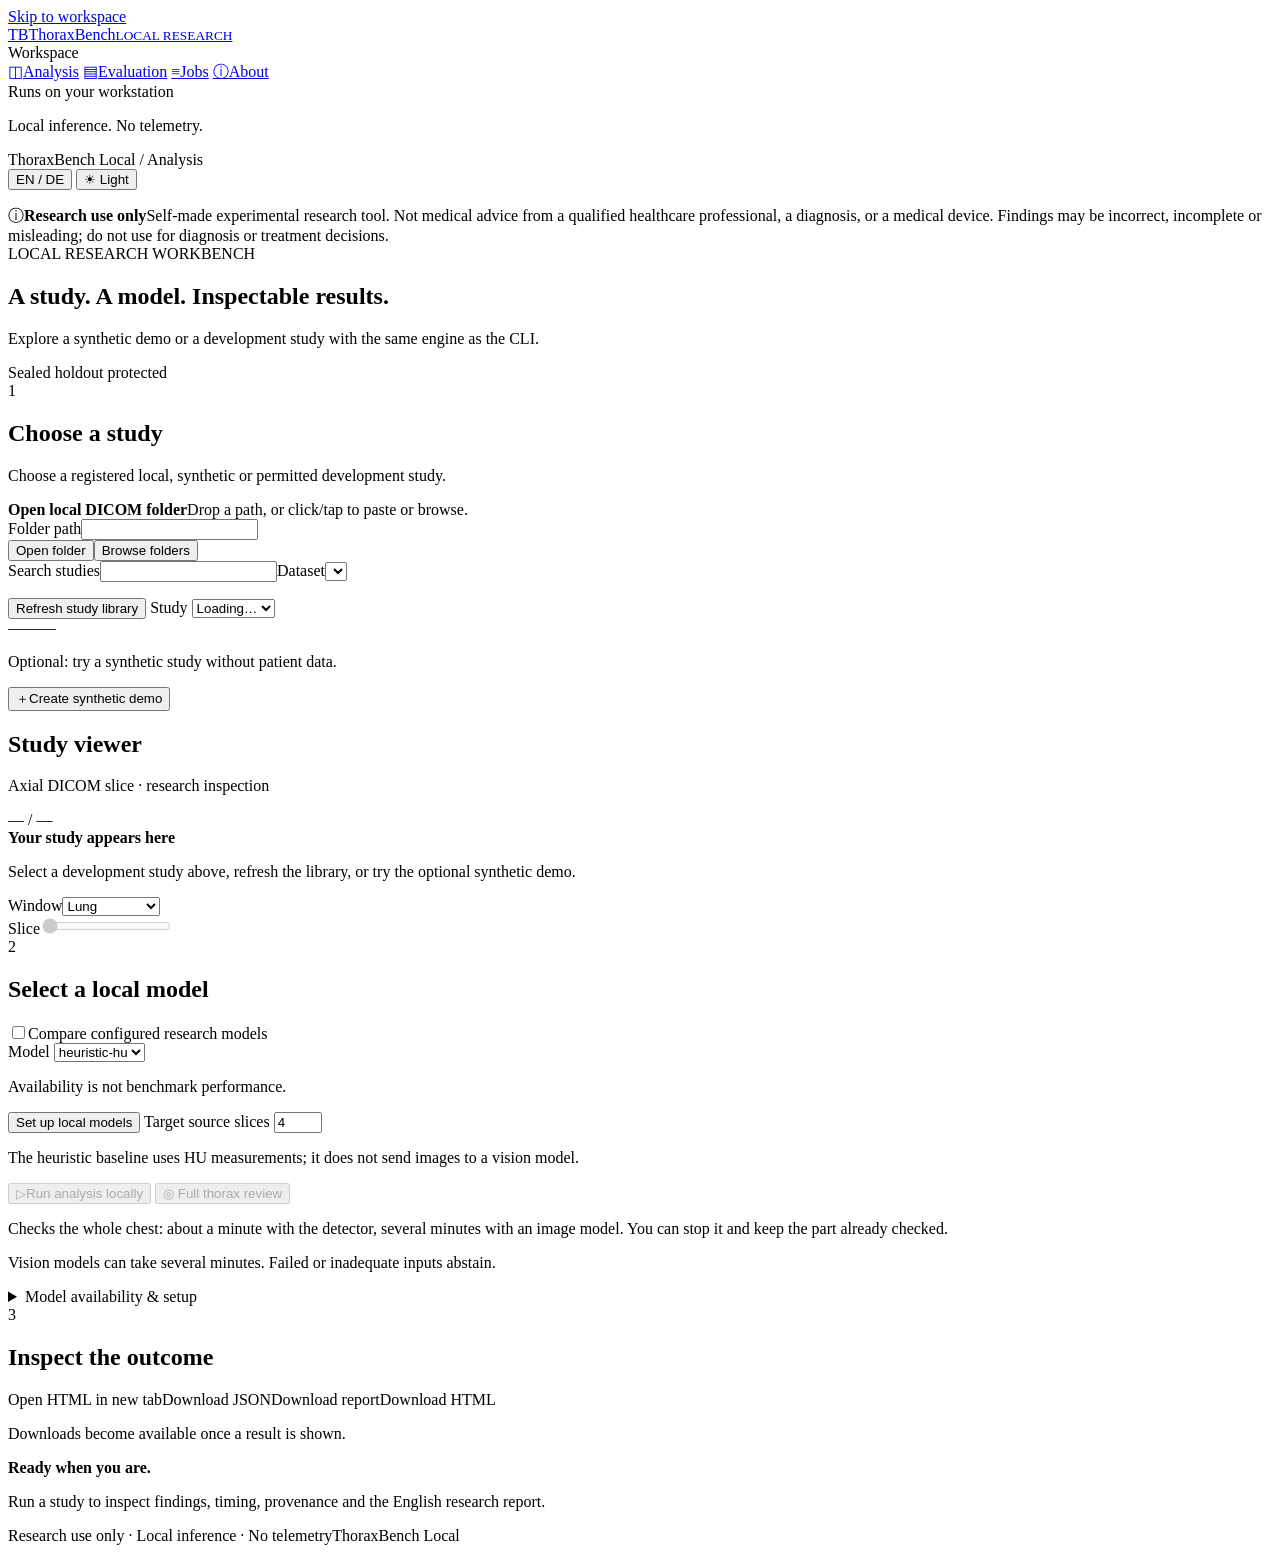
==== commit c5c1ac13: "fix(full-review): list tool-checked labels instead of calling everything unchecked Version: 0.6.4" ====
--- a/src/thoraxbench/api/templates/index.html
+++ b/src/thoraxbench/api/templates/index.html
@@ -74,7 +74,7 @@
             <button id="run-analysis" class="button primary full" type="button" data-tip="runTip" disabled><span aria-hidden="true">▷</span><span data-i18n="run">Run analysis locally</span></button>
             <p id="run-blocked-reason" class="muted small run-blocked" role="status" aria-live="polite" tabindex="0" data-tip="runBlockedTip" hidden></p>
             <button id="run-full-review" class="button secondary full" type="button" data-tip="fullReviewTip" disabled><span aria-hidden="true">◎</span> <span data-i18n="fullReviewRun">Full thorax review</span></button>
-            <p id="full-review-note" class="muted small" tabindex="0" data-tip="fullReviewTip" data-i18n="fullReviewNote">Checks the whole chest for all finding types. Takes minutes; you can stop it and keep the part already checked.</p>
+            <p id="full-review-note" class="muted small" tabindex="0" data-tip="fullReviewTip" data-i18n="fullReviewNote">Checks the whole chest: about a minute with the detector, several minutes with an image model. You can stop it and keep the part already checked.</p>
             <p id="full-review-blocked" class="muted small run-blocked" role="status" aria-live="polite" tabindex="0" data-tip="fullReviewTip" hidden></p>
             <p id="full-review-progress" class="request-timer" role="status" aria-live="off" aria-atomic="true" tabindex="0" data-tip="fullReviewProgressTip" hidden></p>
             <div id="request-timer" class="request-timer" hidden><p tabindex="0" data-tip="requestElapsedTip"><span id="job-follow-status"></span><br><span data-i18n="requestElapsed">Job elapsed (server clock)</span>: <span id="request-elapsed" role="timer" aria-live="off">—</span></p><button id="stop-job" type="button" class="button secondary" data-tip="stopJobTip" data-i18n="stopJob" hidden>Stop this job</button><p id="job-caveat" class="result-caution" tabindex="0" data-tip="jobsCaveatTip" hidden></p></div>
@@ -84,7 +84,7 @@
           </section>
         </div>
         <details id="model-setup" class="panel results-panel"><summary data-tip="setupTip" data-i18n="setupHeading">Model availability &amp; setup</summary><p class="muted" data-i18n="setupIntro">Unavailable models need local setup. Review model terms, access approval, disk space and hardware before downloading weights.</p><button id="refresh-models" class="button secondary" data-tip="refreshModelsTip" data-i18n="refreshModels" type="button">Refresh model availability</button><p id="pull-progress" class="notice" role="status" aria-live="polite" tabindex="0" data-tip="downloadProgressTip" hidden></p><div class="table-scroll"><table id="model-setup-table"><thead><tr><th tabindex="0" data-tip="resultModelTip" data-i18n="model">Model</th><th tabindex="0" data-tip="availabilityTip" data-i18n="status">Status</th><th tabindex="0" data-tip="setupTip" data-i18n="setupHeading">Model availability &amp; setup</th></tr></thead><tbody id="model-setup-body"></tbody></table></div></details>
-        <section id="full-review-panel" class="panel results-panel" hidden aria-labelledby="full-review-heading"><div class="results-heading"><h2 id="full-review-heading" data-i18n="fullReviewHeading">Full thorax review</h2><div class="downloads"><a id="full-review-open" class="button primary" target="_blank" rel="noopener noreferrer" data-tip="openHtmlTip" data-i18n="openHtml" hidden>Open HTML in new tab</a><a id="full-review-json" class="button secondary" data-tip="jsonTip" data-i18n="downloadJson" download hidden>Download JSON</a></div></div><p class="result-caution" tabindex="0" data-tip="fullReviewTip" data-i18n="fullReviewDisclaimer">Self-made experimental research tool, not a diagnosis: findings may be incorrect, incomplete or misleading. Have every result reviewed by a radiologist.</p><div id="full-review-outcome" class="full-review-outcome"><strong id="full-review-verdict"></strong><p id="full-review-lead"></p><p id="full-review-coverage"></p><p id="full-review-reliability" hidden></p></div><div id="full-review-look-section"><h3 data-i18n="fullReviewLookHeading">Where to look</h3><ol id="full-review-look" class="full-review-look"></ol></div><p><strong data-i18n="fullReviewNoFlags">Checked, not flagged</strong>: <span id="full-review-noflags"></span></p><p><strong data-i18n="fullReviewConstant">Answers without information</strong>: <span id="full-review-constant"></span></p><p><strong data-i18n="fullReviewUnanswered">Could not be checked</strong>: <span id="full-review-unanswered"></span></p><details id="full-review-next"><summary data-i18n="fullReviewNextSteps">Next steps (rule-based guideline context, English)</summary><ul id="full-review-steps"></ul></details></section>
+        <section id="full-review-panel" class="panel results-panel" hidden aria-labelledby="full-review-heading"><div class="results-heading"><h2 id="full-review-heading" data-i18n="fullReviewHeading">Full thorax review</h2><div class="downloads"><a id="full-review-open" class="button primary" target="_blank" rel="noopener noreferrer" data-tip="openHtmlTip" data-i18n="openHtml" hidden>Open HTML in new tab</a><a id="full-review-json" class="button secondary" data-tip="jsonTip" data-i18n="downloadJson" download hidden>Download JSON</a></div></div><p class="result-caution" tabindex="0" data-tip="fullReviewTip" data-i18n="fullReviewDisclaimer">Self-made experimental research tool, not a diagnosis: findings may be incorrect, incomplete or misleading. Have every result reviewed by a radiologist.</p><div id="full-review-outcome" class="full-review-outcome"><strong id="full-review-verdict"></strong><p id="full-review-lead"></p><p id="full-review-coverage"></p><p id="full-review-reliability" hidden></p></div><div id="full-review-look-section"><h3 data-i18n="fullReviewLookHeading">Where to look</h3><ol id="full-review-look" class="full-review-look"></ol></div><p id="full-review-tools-row"><strong data-i18n="fullReviewTools">Checked over the whole volume</strong>: <span id="full-review-tools"></span></p><p id="full-review-noflags-row"><strong data-i18n="fullReviewNoFlags">Checked, not flagged</strong>: <span id="full-review-noflags"></span></p><p id="full-review-constant-row"><strong data-i18n="fullReviewConstant">Answers without information</strong>: <span id="full-review-constant"></span></p><p><strong data-i18n="fullReviewUnanswered">Not checked in this run</strong>: <span id="full-review-unanswered"></span></p><details id="full-review-next"><summary data-i18n="fullReviewNextSteps">Next steps (rule-based guideline context, English)</summary><ul id="full-review-steps"></ul></details></section>
         <section id="comparison-panel" class="panel results-panel" hidden aria-labelledby="comparison-heading"><div class="results-heading"><h2 id="comparison-heading" data-i18n="comparisonHeading">Local model comparison</h2><a id="comparison-open" class="button primary" target="_blank" rel="noopener noreferrer" data-tip="openHtmlTip" data-i18n="openComparison" hidden>Open comparison in new tab</a><a id="comparison-download" class="button secondary" data-tip="comparisonExportTip" data-i18n="comparisonDownload" download hidden>Download comparison HTML</a></div><p id="comparison-context" class="result-context" tabindex="0" data-tip="resultContextTip" hidden></p><p id="comparison-previous-settings" class="result-caution" tabindex="0" data-tip="previousSettingsTip" data-i18n="previousSettings" hidden>These results belong to previous settings. Run again to apply the current controls.</p><p class="muted" data-i18n="comparisonNote">Sequential runs on the same study. Shows agreement and disagreement without reference labels, not an accuracy ranking. Scores are uncalibrated and not directly comparable across model families. Inspect each model’s failures and abstentions.</p><p id="comparison-single" class="result-caution" tabindex="0" data-tip="compareTip" data-i18n="comparisonSingle" hidden>Only one model returned an output; this does not support a cross-model comparison.</p><div class="table-scroll"><table id="comparison-status-table"><thead><tr><th tabindex="0" data-tip="resultModelTip" data-i18n="model">Model</th><th tabindex="0" data-tip="resultStatusTip" data-i18n="status">Status</th><th tabindex="0" data-tip="actualImagesTip" data-i18n="actualImages">Actual prepared model images</th><th tabindex="0" data-tip="timingTip" data-i18n="engineTime">Engine stages</th><th tabindex="0" data-tip="wallTip" data-i18n="wallTime">Model elapsed (server clock)</th><th tabindex="0" data-tip="inspectTip" data-i18n="resultsHeading">Inspect the outcome</th></tr></thead><tbody id="comparison-body"></tbody></table></div><div class="table-scroll"><table id="comparison-findings-table"><thead><tr id="comparison-findings-head"></tr></thead><tbody id="comparison-findings-body"></tbody></table></div></section>
         <section class="panel results-panel" aria-labelledby="results-heading"><div class="results-heading"><div class="section-heading"><span class="step-number">3</span><h2 id="results-heading" data-i18n="resultsHeading">Inspect the outcome</h2></div><div class="downloads"><a id="open-html" tabindex="-1" class="button primary" data-tip="openHtmlTip" aria-disabled="true" data-i18n="openHtml" target="_blank" rel="noopener noreferrer">Open HTML in new tab</a><a id="download-json" tabindex="-1" class="button secondary" data-tip="jsonTip" aria-disabled="true" data-i18n="downloadJson">Download JSON</a><a id="download-report" tabindex="-1" class="button secondary" data-tip="reportTip" aria-disabled="true" data-i18n="downloadReport">Download report</a><a id="download-html" tabindex="-1" class="button secondary" data-tip="htmlTip" aria-disabled="true" data-i18n="downloadHtml">Download HTML</a></div></div><p id="downloads-hint" class="muted small downloads-hint" data-i18n="downloadsHint">Downloads become available once a result is shown.</p>
           <div id="results-empty" class="results-empty"><strong data-i18n="resultsEmpty">Ready when you are.</strong><p data-i18n="resultsEmptyNote">Run a study to inspect findings, timing, provenance and the English research report.</p></div>
